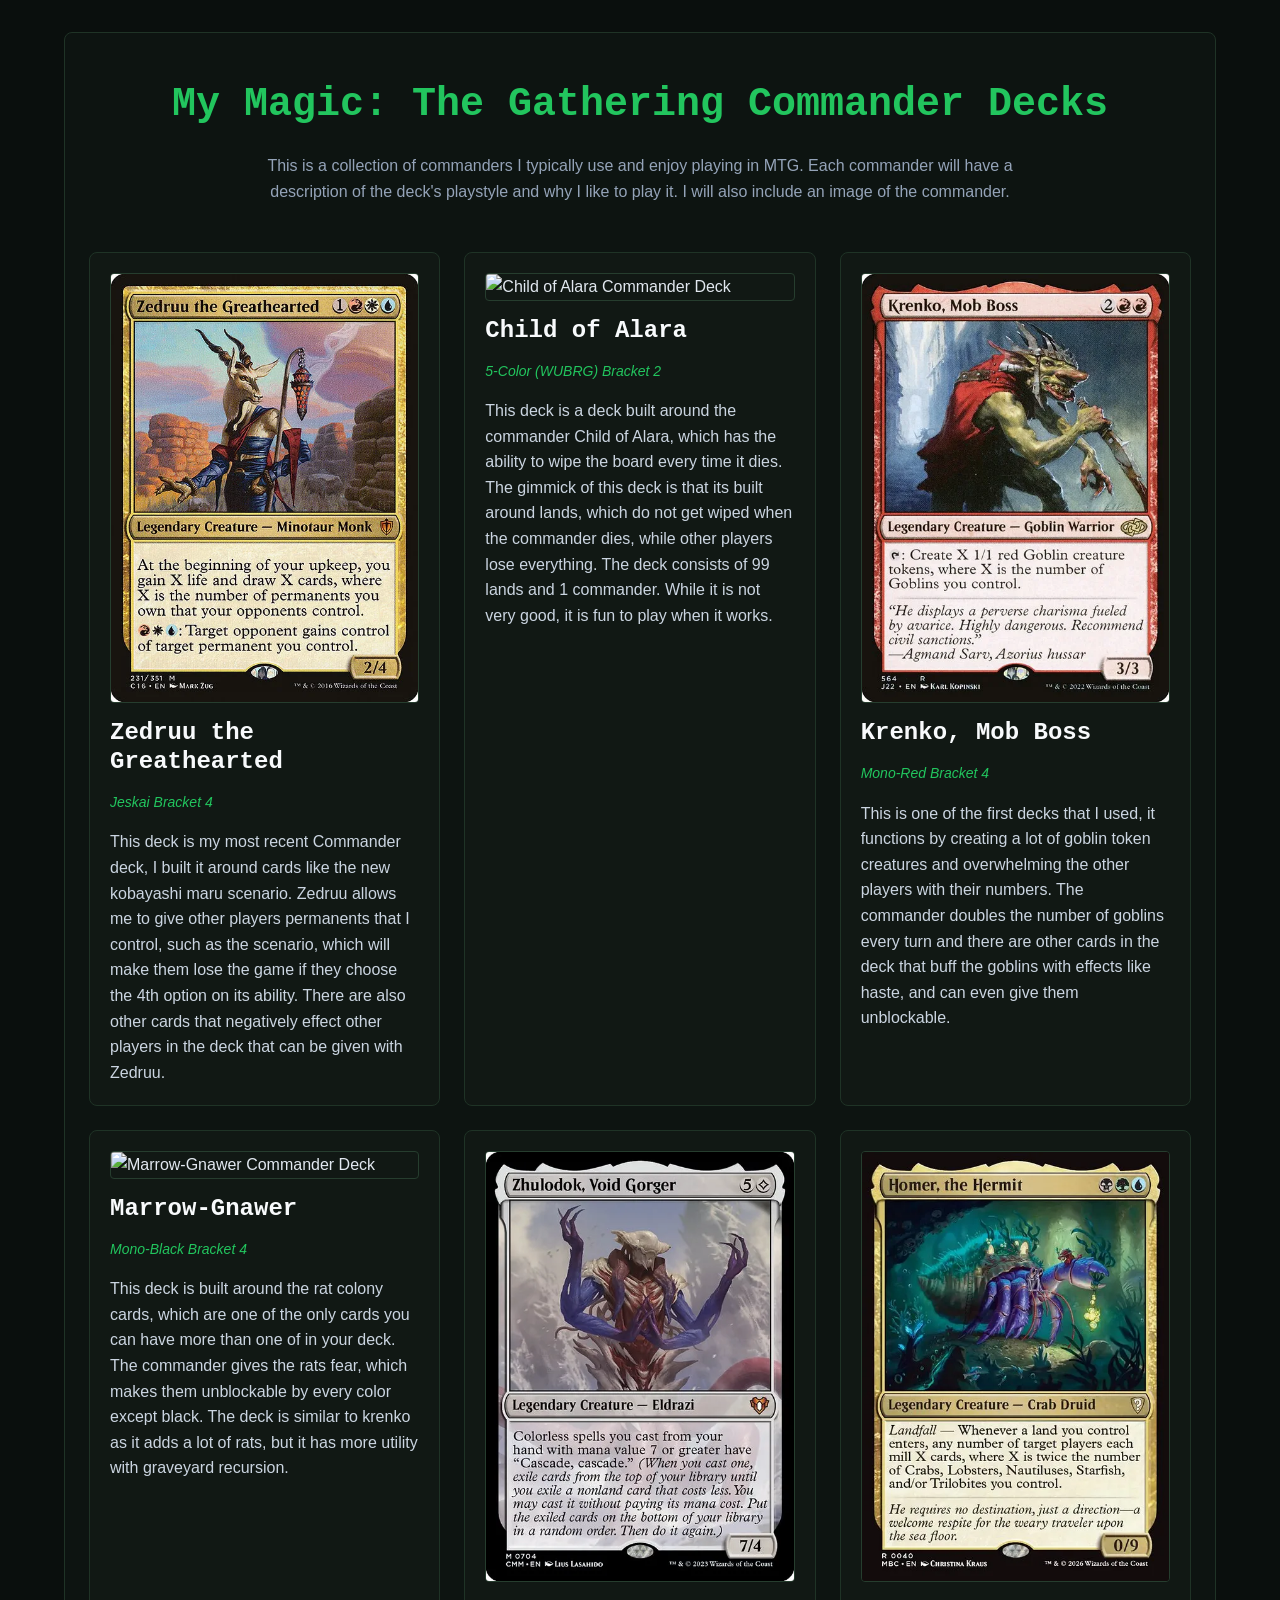
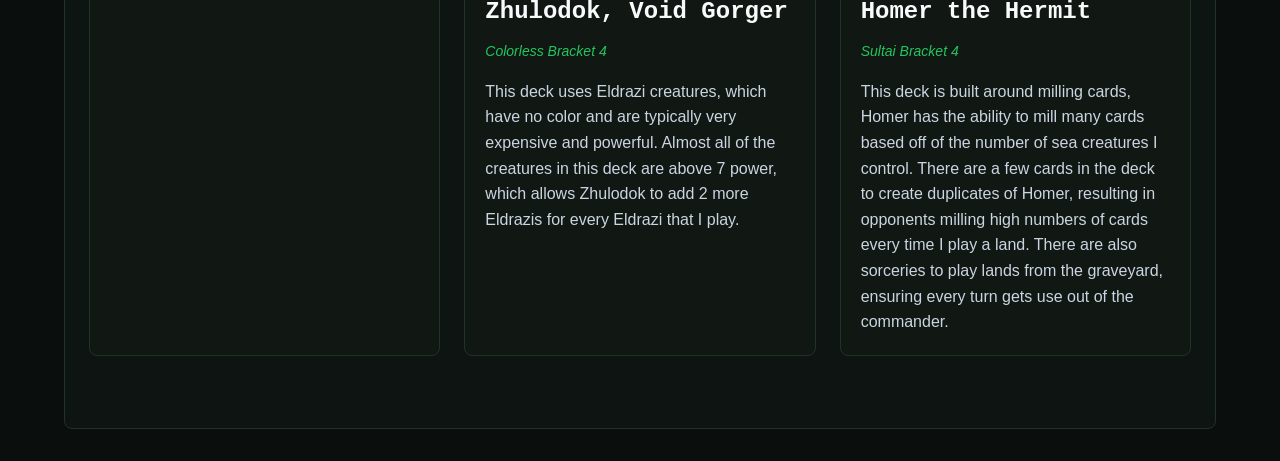
==== week-04-exercise-02/index.html @ 25680cb3 "Added week 04 exercises 01 and 02" ====
<!DOCTYPE html>
<html lang="en">

<head>
    <meta charset="UTF-8" />
    <meta name="viewport" content="width=device-width, initial-scale=1.0" />
    <title>Week 04 Exercise 02 - My Collection</title>
    <link rel="stylesheet" href="./style.css" />
</head>

<body>
    <main>
        <h1>My Magic: The Gathering Commander Decks</h1>
        <!-- 
            SAMPLE OVERVIEW TEXT
            Replace this entire paragraph with your own description.
            How do you think about your collection? Write that out here.
            P.S. Please use your own words. Be yourself.
        -->
        <p>
            This is a collection of commanders I typically use and enjoy playing in MTG. Each commander will have a description
            of the deck's playstyle and why I like to play it. I will also include an image of the commander.
        </p>

        <div class="collection-grid">

            <!-- 
                SAMPLE CARD 1
                Replace this entire card with your own item.
                Keep the same structure: image, title, details, description.
            -->
            <div class="collection-card">
                <img src="./Zedruu.png" alt="Zedruu the Greathearted Commander Deck" />
                <h2>Zedruu the Greathearted</h2>
                <p class="details">Jeskai Bracket 4</p>
                <p class="description">
                    This deck is my most recent Commander deck, I built it around cards like the new kobayashi maru scenario.
                    Zedruu allows me to give other players permanents that I control, such as the scenario, which will make them lose the game
                    if they choose the 4th option on its ability. There are also other cards that negatively effect other players in the deck
                    that can be given with Zedruu.
                </p>
            </div>

            <!-- 
                SAMPLE CARD 2
                Replace this entire card with your own item.
                Notice the structure is identical to Sample Card 1.
            -->
            <div class="collection-card">
                <img src="./ChildOfAlara.jpg" alt="Child of Alara Commander Deck" />
                <h2>Child of Alara</h2>
                <p class="details">5-Color (WUBRG) Bracket 2</p>
                <p class="description">
                    This deck is a deck built around the commander Child of Alara, which has the ability to wipe the board every time it dies. 
                    The gimmick of this deck is that its built around lands, which do not get wiped when the commander dies, while other players lose 
                    everything. The deck consists of 99 lands and 1 commander. While it is not very good, it is fun to play when it works.
                </p>
            </div>

            <!-- 
                PLACEHOLDER CARD 3
                Complete this card by adding your image, title, details, and description.
            -->
            <div class="collection-card">
                <img src="./Krenko.png" alt="Krenko, Mob Boss Commander Deck" />
                <h2>Krenko, Mob Boss</h2>
                <p class="details">Mono-Red Bracket 4 </p>
                <p class="description">
                    This is one of the first decks that I used, it functions by creating a lot of goblin token creatures
                    and overwhelming the other players with their numbers. The commander doubles the number of goblins every
                    turn and there are other cards in the deck that buff the goblins with effects like haste, and can even give them 
                    unblockable.
                </p>
            </div>

            <!-- 
                PLACEHOLDER CARD 4
                Complete this card by adding your image, title, details, and description.
            -->
            <div class="collection-card">
                <img src="./Marrow-Gnawer.jpg" alt="Marrow-Gnawer Commander Deck" />
                <h2>Marrow-Gnawer</h2>
                <p class="details">Mono-Black Bracket 4</p>
                <p class="description">
                    This deck is built around the rat colony cards, which are one of the only cards you can have more than 
                    one of in your deck. The commander gives the rats fear, which makes them unblockable by every color except
                    black. The deck is similar to krenko as it adds a lot of rats, but it has more utility with graveyard recursion.
                </p>
            </div>

            <!-- 
                PLACEHOLDER CARD 5
                Complete this card by adding your image, title, details, and description.
            -->
            <div class="collection-card">
                <img src="./Zhulodok.png" alt="Zhulodok, Void Gorger Commander Deck" />
                <h2>Zhulodok, Void Gorger</h2>
                <p class="details"> Colorless Bracket 4 </p>
                <p class="description">
                    This deck uses Eldrazi creatures, which have no color and are typically very expensive
                    and powerful. Almost all of the creatures in this deck are above 7 power, which allows Zhulodok
                    to add 2 more Eldrazis for every Eldrazi that I play. 
                </p>
            </div>

            <!-- 
                PLACEHOLDER CARD 6
                Complete this card by adding your image, title, details, and description.
            -->
            <div class="collection-card">
                <img src="./Homer.png" alt="Homer the Hermit Commander Deck" />
                <h2>Homer the Hermit</h2>
                <p class="details">Sultai Bracket 4 </p>
                <p class="description">
                    This deck is built around milling cards, Homer has the ability to mill many cards based off of the number
                    of sea creatures I control. There are a few cards in the deck to create duplicates of Homer, resulting in 
                    opponents milling high numbers of cards every time I play a land. There are also sorceries to play lands 
                    from the graveyard, ensuring every turn gets use out of the commander.
                </p>
            </div>
        </div>
    </main>
</body>

</html>
---- week-04-exercise-02/style.css ----
* {
    box-sizing: border-box;
}

html,
body {
    min-height: 100vh;
    margin: 0;
}

body {
    font-family: "Segoe UI", Tahoma, Geneva, Verdana, sans-serif;
    line-height: 1.6;
    background-color: #0a0f0d;
    color: #e2e8f0;
    display: flex;
    justify-content: center;
    align-items: flex-start;
    padding: 32px 0;
}

main {
    max-width: 1200px;
    width: 90%;
    padding: 24px;
    border: 1px solid #1f3326;
    background-color: #0d1411;
    border-radius: 8px;
}

h1 {
    font-family: "Courier New", Courier, monospace;
    font-weight: bold;
    font-size: 40px;
    line-height: 1.2em;
    color: #22c55e;
    margin-top: 24px;
    margin-bottom: 24px;
    text-align: center;
}

main>p {
    margin-bottom: 32px;
    text-align: center;
    max-width: 800px;
    margin-left: auto;
    margin-right: auto;
    color: #94a3b8;
}

.collection-grid {
    display: flex;
    flex-wrap: wrap;
    gap: 24px;
    margin: 48px 0;
}

.collection-card {
    flex: 1 1 300px;
    border: 1px solid #1f3326;
    background-color: #111814;
    border-radius: 8px;
    padding: 20px;
}

.collection-card img {
    width: 100%;
    height: auto;
    display: block;
    border: 1px solid #263d2e;
    border-radius: 4px;
    margin-bottom: 16px;
}

.collection-card h2 {
    font-family: "Courier New", Courier, monospace;
    font-size: 24px;
    font-weight: bold;
    color: #f8fafc;
    margin-top: 0;
    margin-bottom: 8px;
    line-height: 1.2;
}

.collection-card .details {
    font-size: 14px;
    color: #22c55e;
    margin-bottom: 16px;
    font-style: italic;
}

.collection-card .description {
    font-size: 16px;
    color: #cbd5e1;
    margin-bottom: 0;
    line-height: 1.6;
}

@media (width >= 480px) {
    .collection-card {
        flex-basis: 45%;
    }
}

@media (width >= 1024px) {
    .collection-card {
        flex-basis: 30%;
    }
}
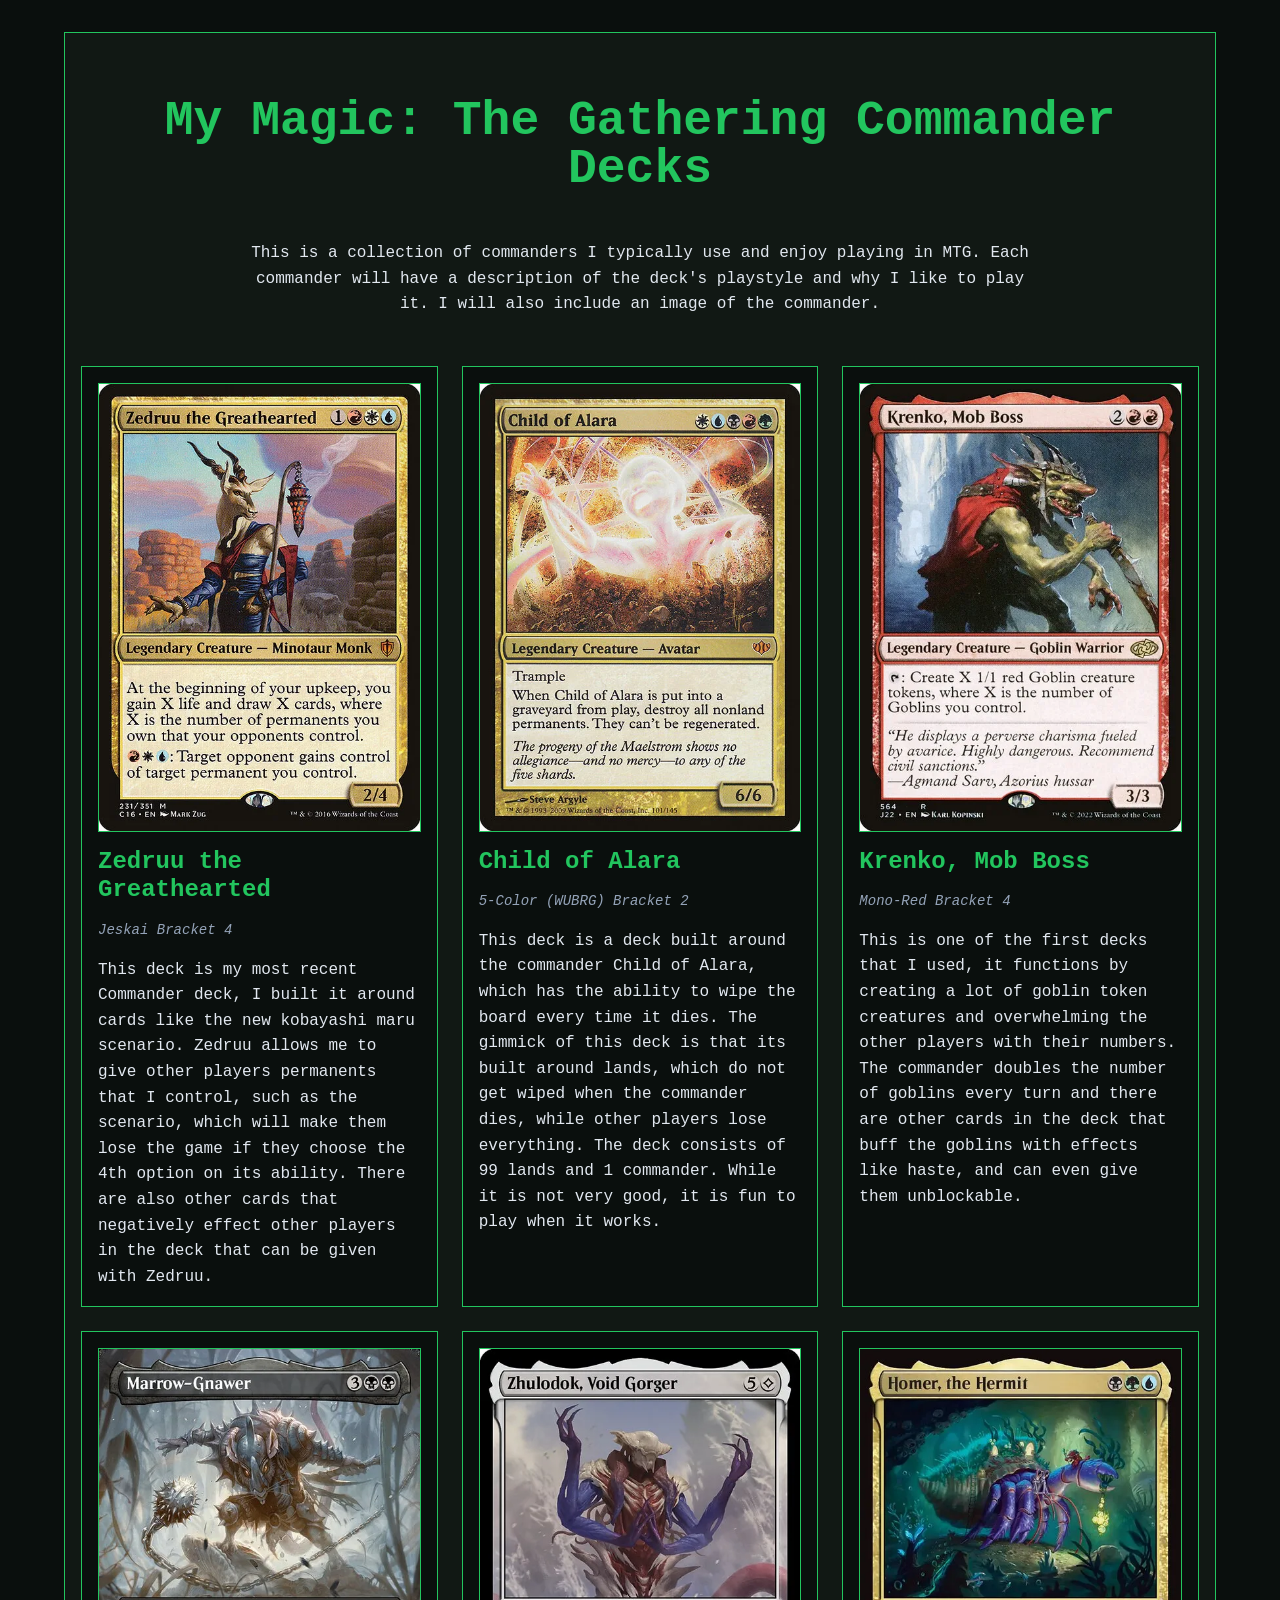
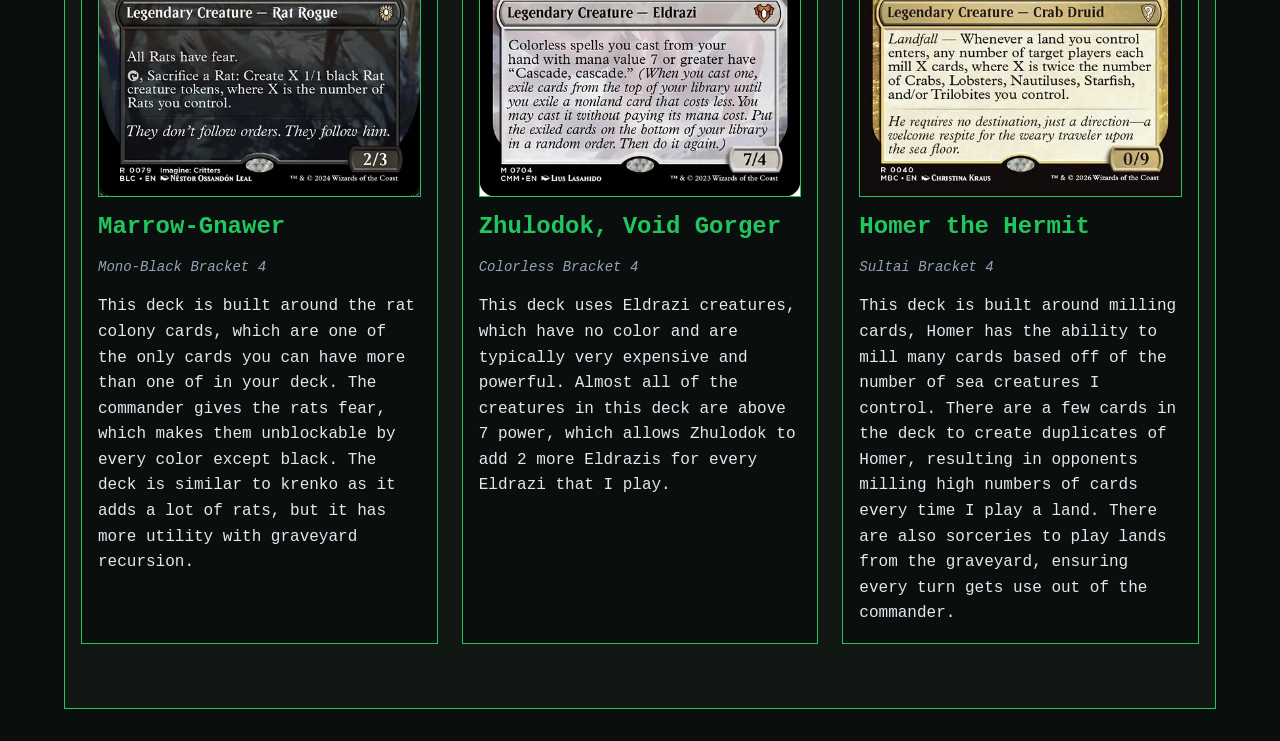
==== commit 4541bb97: "Fix: edited image links again to ensure it displays correctly" ====
--- a/week-04-exercise-02/index.html
+++ b/week-04-exercise-02/index.html
@@ -47,7 +47,7 @@
                 Notice the structure is identical to Sample Card 1.
             -->
             <div class="collection-card">
-                <img src="./ChildOfAlara.jpg" alt="Child of Alara Commander Deck" />
+                <img src="./ChildOfAlara.png" alt="Child of Alara Commander Deck" />
                 <h2>Child of Alara</h2>
                 <p class="details">5-Color (WUBRG) Bracket 2</p>
                 <p class="description">
@@ -78,7 +78,7 @@
                 Complete this card by adding your image, title, details, and description.
             -->
             <div class="collection-card">
-                <img src="./Marrow-Gnawer.jpg" alt="Marrow-Gnawer Commander Deck" />
+                <img src="./Marrow-Gnawer.png" alt="Marrow-Gnawer Commander Deck" />
                 <h2>Marrow-Gnawer</h2>
                 <p class="details">Mono-Black Bracket 4</p>
                 <p class="description">
--- a/week-04-exercise-02/style.css
+++ b/week-04-exercise-02/style.css
@@ -9,7 +9,7 @@
 }
 
 body {
-    font-family: "Segoe UI", Tahoma, Geneva, Verdana, sans-serif;
+    font-family: "Courier New", Courier, monospace;
     line-height: 1.6;
     background-color: #0a0f0d;
     color: #e2e8f0;
@@ -22,20 +22,18 @@
 main {
     max-width: 1200px;
     width: 90%;
-    padding: 24px;
-    border: 1px solid #1f3326;
-    background-color: #0d1411;
-    border-radius: 8px;
+    padding: 16px;
+    border: 1px solid #22c55e;
+    background-color: #111814;
 }
 
 h1 {
-    font-family: "Courier New", Courier, monospace;
     font-weight: bold;
-    font-size: 40px;
-    line-height: 1.2em;
+    font-size: 48px;
+    line-height: 1em;
     color: #22c55e;
-    margin-top: 24px;
-    margin-bottom: 24px;
+    margin-top: 48px;
+    margin-bottom: 48px;
     text-align: center;
 }
 
@@ -45,7 +43,6 @@
     max-width: 800px;
     margin-left: auto;
     margin-right: auto;
-    color: #94a3b8;
 }
 
 .collection-grid {
@@ -57,26 +54,23 @@
 
 .collection-card {
     flex: 1 1 300px;
-    border: 1px solid #1f3326;
-    background-color: #111814;
-    border-radius: 8px;
-    padding: 20px;
+    border: 1px solid #22c55e;
+    background-color: #0a0f0d;
+    padding: 16px;
 }
 
 .collection-card img {
     width: 100%;
     height: auto;
     display: block;
-    border: 1px solid #263d2e;
-    border-radius: 4px;
+    border: 1px solid #22c55e;
     margin-bottom: 16px;
 }
 
 .collection-card h2 {
-    font-family: "Courier New", Courier, monospace;
     font-size: 24px;
     font-weight: bold;
-    color: #f8fafc;
+    color: #22c55e;
     margin-top: 0;
     margin-bottom: 8px;
     line-height: 1.2;
@@ -84,14 +78,13 @@
 
 .collection-card .details {
     font-size: 14px;
-    color: #22c55e;
+    color: #94a3b8;
     margin-bottom: 16px;
     font-style: italic;
 }
 
 .collection-card .description {
     font-size: 16px;
-    color: #cbd5e1;
     margin-bottom: 0;
     line-height: 1.6;
 }
